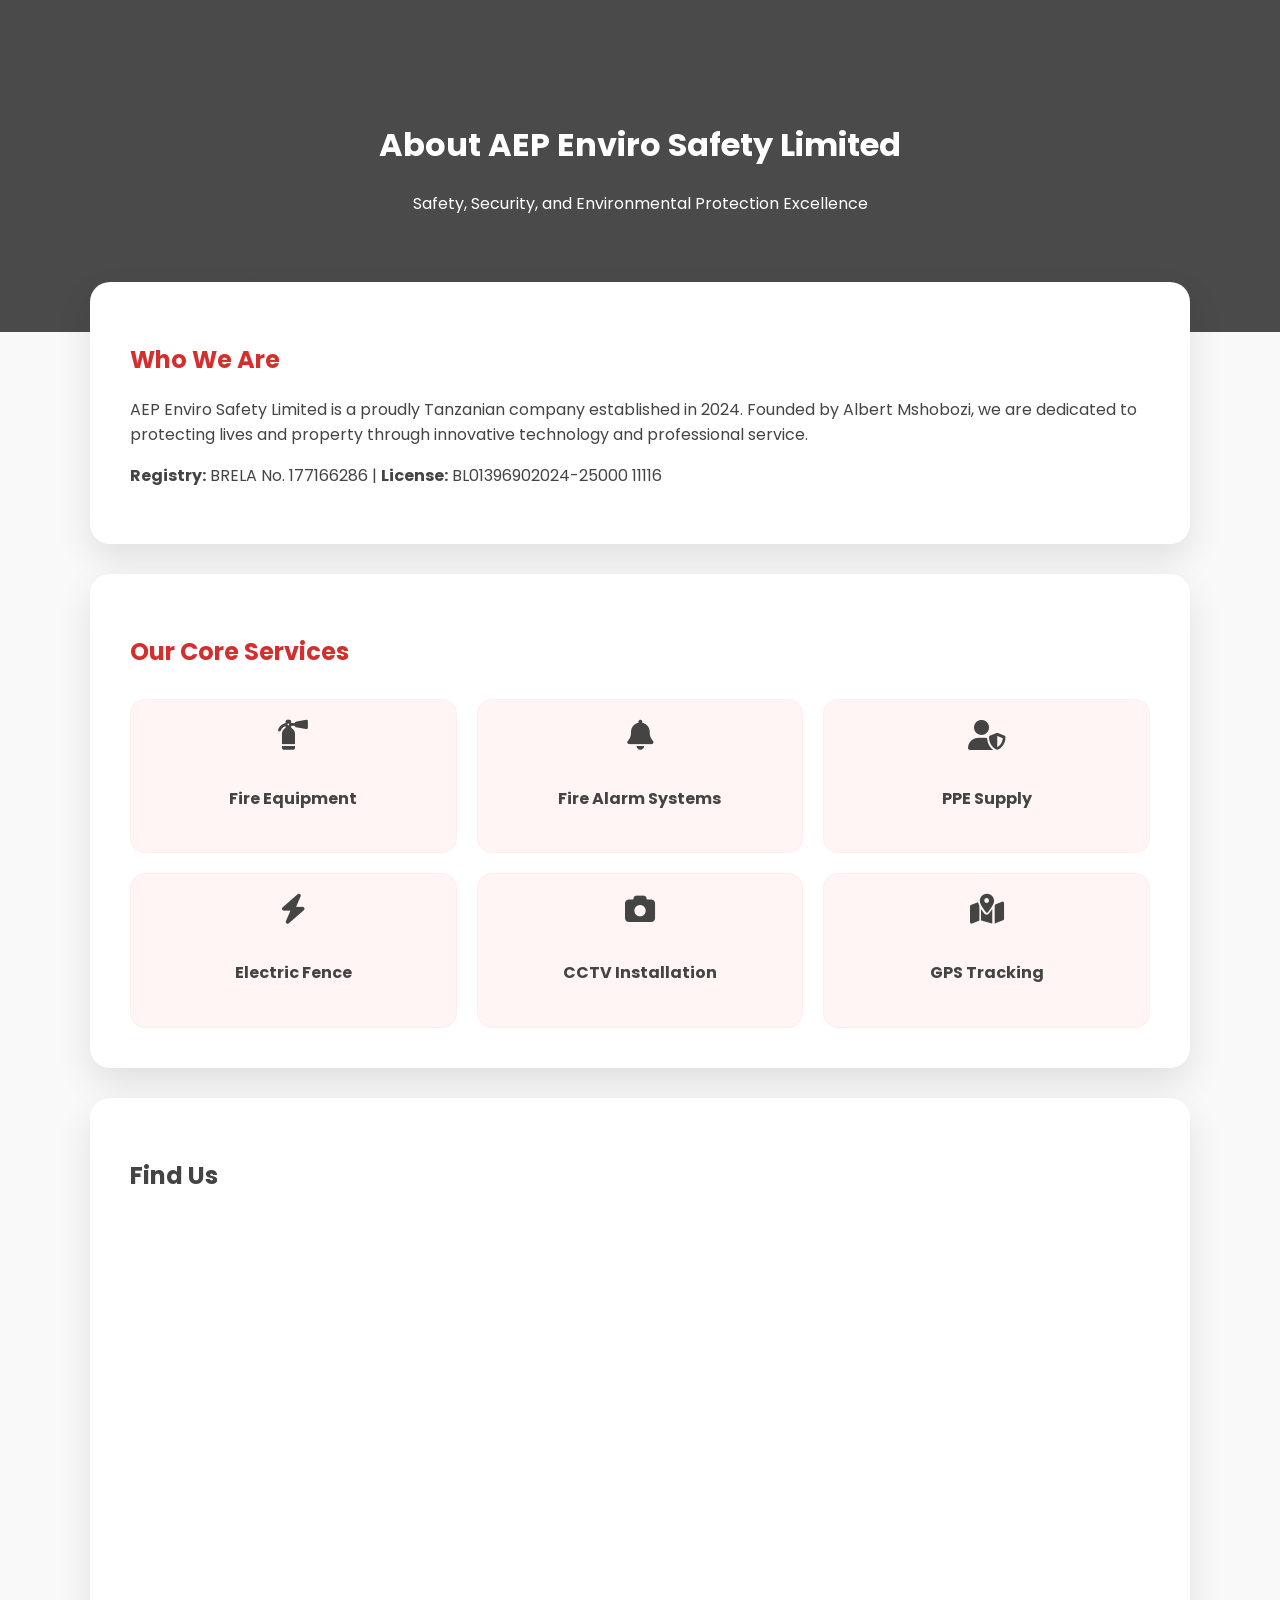
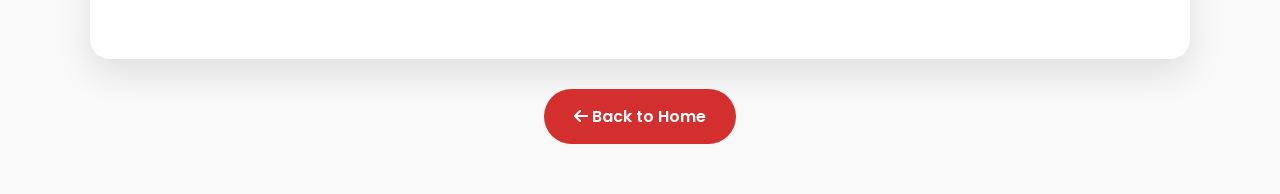
==== about.html @ 2f90553c "my first project" ====
<!DOCTYPE html>
<html lang="en">
<head>
    <meta charset="UTF-8">
    <meta name="viewport" content="width=device-width, initial-scale=1.0">
    <title>About Us | AEP Enviro Safety</title>
    <!-- Google Fonts -->
    <link href="https://fonts.googleapis.com/css2?family=Poppins:wght@300;400;600;700&display=swap" rel="stylesheet">
    <!-- Font Awesome for Icons -->
    <link rel="stylesheet" href="https://cdnjs.cloudflare.com/ajax/libs/font-awesome/6.0.0/css/all.min.css">
    
    <style>
        :root {
            --primary: #d32f2f;
            --dark: #1a1a1a;
            --light: #f9f9f9;
            --white: #ffffff;
        }

        body {
            font-family: 'Poppins', sans-serif;
            background-color: var(--light);
            margin: 0;
            padding: 0;
            color: #444;
        }

        .hero {
            background: linear-gradient(rgba(0,0,0,0.7), rgba(0,0,0,0.7)), url('https://images.unsplash.com/photo-1581092160607-ee225319808d?auto=format&fit=crop&w=1500&q=80');
            background-size: cover;
            padding: 100px 20px;
            text-align: center;
            color: white;
        }

        .container { max-width: 1100px; margin: -50px auto 50px; padding: 0 20px; }

        .card {
            background: var(--white);
            padding: 40px;
            border-radius: 20px;
            box-shadow: 0 15px 35px rgba(0,0,0,0.1);
            margin-bottom: 30px;
            transition: 0.4s;
        }

        .card:hover { transform: translateY(-10px); }

        .services-grid {
            display: grid;
            grid-template-columns: repeat(auto-fit, minmax(280px, 1fr));
            gap: 20px;
            margin-top: 30px;
        }

        .service-box {
            padding: 20px;
            border-radius: 15px;
            background: #fff5f5;
            text-align: center;
            transition: 0.3s;
            border: 1px solid #ffeded;
        }

        .service-box:hover { background: var(--primary); color: white; }

        .service-box i { font-size: 30px; margin-bottom: 15px; }

        .btn {
            background: var(--primary);
            color: white;
            padding: 15px 30px;
            border-radius: 50px;
            text-decoration: none;
            font-weight: 600;
            display: inline-block;
            transition: 0.3s;
        }

        .btn:hover { background: var(--dark); transform: scale(1.05); }

        iframe { width: 100%; height: 400px; border-radius: 15px; border: none; }
    </style>
</head>
<body>

<div class="hero">
    <h1>About AEP Enviro Safety Limited</h1>
    <p>Safety, Security, and Environmental Protection Excellence</p>
</div>

<div class="container">
    <!-- About Section -->
    <div class="card">
        <h2 style="color: var(--primary);">Who We Are</h2>
        <p>AEP Enviro Safety Limited is a proudly Tanzanian company established in 2024. Founded by Albert Mshobozi, we are dedicated to protecting lives and property through innovative technology and professional service.</p>
        <p><strong>Registry:</strong> BRELA No. 177166286 | <strong>License:</strong> BL01396902024-25000 11116</p>
    </div>

    <!-- Services -->
    <div class="card">
        <h2 style="color: var(--primary);">Our Core Services</h2>
        <div class="services-grid">
            <div class="service-box"><i class="fas fa-fire-extinguisher"></i><h4>Fire Equipment</h4></div>
            <div class="service-box"><i class="fas fa-bell"></i><h4>Fire Alarm Systems</h4></div>
            <div class="service-box"><i class="fas fa-user-shield"></i><h4>PPE Supply</h4></div>
            <div class="service-box"><i class="fas fa-bolt"></i><h4>Electric Fence</h4></div>
            <div class="service-box"><i class="fas fa-camera"></i><h4>CCTV Installation</h4></div>
            <div class="service-box"><i class="fas fa-map-marked-alt"></i><h4>GPS Tracking</h4></div>
        </div>
    </div>

    <!-- Map Section -->
    <div class="card">
        <h2>Find Us</h2>
        <iframe src="https://www.google.com/maps/embed?pb=..." allowfullscreen></iframe>
    </div>

    <center><a href="index.html" class="btn"><i class="fas fa-arrow-left"></i> Back to Home</a></center>
</div>

</body>
</html>
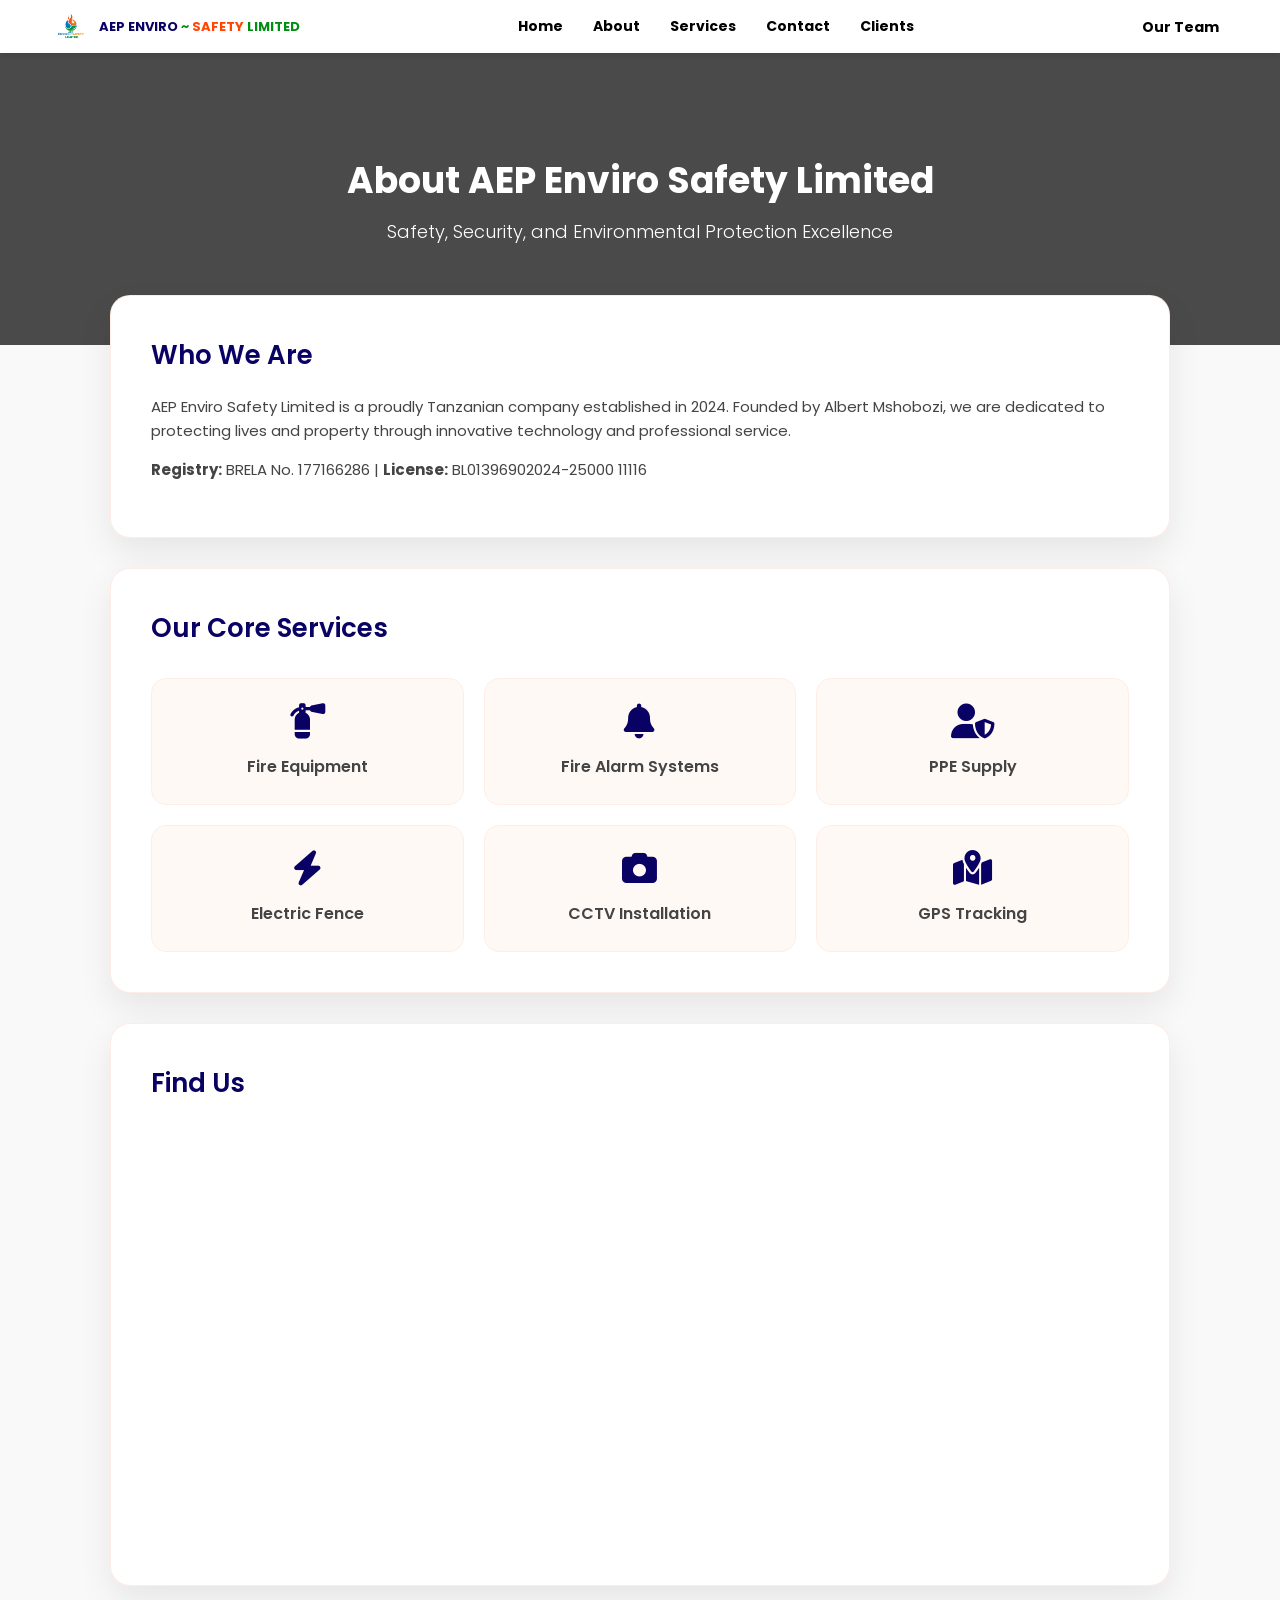
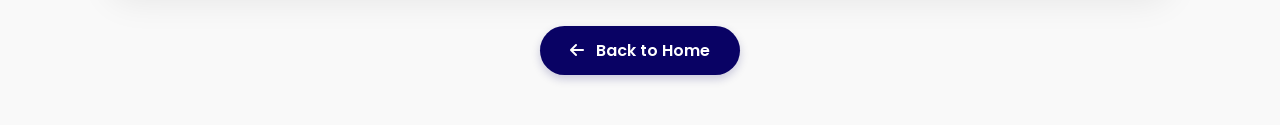
==== commit eb751885: "about" ====
--- a/about.html
+++ b/about.html
@@ -7,12 +7,22 @@
     <!-- Google Fonts -->
     <link href="https://fonts.googleapis.com/css2?family=Poppins:wght@300;400;600;700&display=swap" rel="stylesheet">
     <!-- Font Awesome for Icons -->
-    <link rel="stylesheet" href="https://cdnjs.cloudflare.com/ajax/libs/font-awesome/6.0.0/css/all.min.css">
+    <link rel="stylesheet" href="https://cdnjs.cloudflare.com/ajax/libs/font-awesome/6.4.0/css/all.min.css">
     
     <style>
+        /* ==========================================================================
+           1. GLOBAL STYLES & RESETS
+           ========================================================================== */
+        * {
+            box-sizing: border-box;
+            margin: 0;
+            padding: 0;
+        }
+
         :root {
-            --primary: #d32f2f;
-            --dark: #1a1a1a;
+            --primary: #ff4500;
+            --secondary: #090264;
+            --dark: #2c3e50;
             --light: #f9f9f9;
             --white: #ffffff;
         }
@@ -20,86 +30,310 @@
         body {
             font-family: 'Poppins', sans-serif;
             background-color: var(--light);
-            margin: 0;
-            padding: 0;
             color: #444;
-        }
-
+            overflow-x: hidden;
+        }
+
+        img {
+            max-width: 100%;
+            height: auto;
+        }
+
+        /* ==========================================================================
+           2. HEADER & NAVBAR (IMEKAA VIZURI PC NA SIMU - IMELALA)
+           ========================================================================== */
+        .navbar {
+            display: flex;
+            justify-content: space-between;
+            align-items: center;
+            padding: 10px 4%;
+            background-color: #ffffff;
+            color: black;
+            box-shadow: 0 2px 5px rgba(0,0,0,0.1);
+            position: sticky;
+            top: 0;
+            z-index: 1000;
+        }
+
+        .logo-section {
+            display: flex;
+            align-items: center;
+            gap: 8px;
+        }
+
+        .logo { 
+            width: 40px; 
+            height: auto; 
+        }
+
+        .logo-text { 
+            display: flex; 
+            gap: 3px; 
+            font-size: 13px; 
+            flex-wrap: wrap; 
+        }
+
+        .a, .b { color: var(--secondary); }
+        .c, .e { color: #028d14; }
+        .d { color: var(--primary); }
+
+        .nav-links { 
+            display: flex; 
+            gap: 10px; 
+            align-items: center;
+        }
+
+        .nav-links a, .team-section a {
+            text-decoration: none;
+            color: black;
+            font-weight: bold;
+            padding: 6px 10px;
+            border-radius: 5px;
+            font-size: 14px;
+            transition: all 0.3s ease;
+        }
+
+        .nav-links a:hover, .team-section a:hover {
+            background-color: rgba(255, 69, 0, 0.1);
+            color: var(--primary);
+        }
+
+        .mobile-team { display: none; }
+
+        /* ==========================================================================
+           3. HERO SECTION
+           ========================================================================== */
         .hero {
             background: linear-gradient(rgba(0,0,0,0.7), rgba(0,0,0,0.7)), url('https://images.unsplash.com/photo-1581092160607-ee225319808d?auto=format&fit=crop&w=1500&q=80');
             background-size: cover;
+            background-position: center;
             padding: 100px 20px;
             text-align: center;
             color: white;
         }
 
-        .container { max-width: 1100px; margin: -50px auto 50px; padding: 0 20px; }
+        .hero h1 {
+            font-size: 36px;
+            margin-bottom: 10px;
+            font-weight: 700;
+        }
+
+        .hero p {
+            font-size: 18px;
+            font-weight: 300;
+        }
+
+        /* ==========================================================================
+           4. CONTAINERS & CARDS
+           ========================================================================== */
+        .container { 
+            max-width: 1100px; 
+            margin: -50px auto 50px; 
+            padding: 0 20px; 
+            position: relative;
+            z-index: 10;
+        }
 
         .card {
             background: var(--white);
             padding: 40px;
             border-radius: 20px;
-            box-shadow: 0 15px 35px rgba(0,0,0,0.1);
+            box-shadow: 0 15px 35px rgba(0,0,0,0.08);
             margin-bottom: 30px;
-            transition: 0.4s;
-        }
-
-        .card:hover { transform: translateY(-10px); }
-
+            transition: 0.4s ease;
+            border: 1px solid rgba(255, 69, 0, 0.1);
+        }
+
+        .card:hover { 
+            transform: translateY(-5px); 
+        }
+
+        .card h2 {
+            margin-bottom: 20px;
+            font-size: 26px;
+            font-weight: 600;
+        }
+
+        .card p {
+            line-height: 1.6;
+            margin-bottom: 15px;
+            font-size: 15px;
+        }
+
+        /* ==========================================================================
+           5. SERVICES GRID
+           ========================================================================== */
         .services-grid {
             display: grid;
-            grid-template-columns: repeat(auto-fit, minmax(280px, 1fr));
+            grid-template-columns: repeat(auto-fit, minmax(250px, 1fr));
             gap: 20px;
             margin-top: 30px;
         }
 
         .service-box {
-            padding: 20px;
+            padding: 25px 20px;
             border-radius: 15px;
-            background: #fff5f5;
+            background: #fff9f6;
             text-align: center;
+            transition: 0.3s ease;
+            border: 1px solid #ffeee5;
+        }
+
+        .service-box:hover { 
+            background: var(--primary); 
+            color: white; 
+            transform: translateY(-3px);
+            box-shadow: 0 5px 15px rgba(255, 69, 0, 0.2);
+        }
+
+        .service-box i { 
+            font-size: 35px; 
+            margin-bottom: 15px; 
+            color: var(--secondary);
             transition: 0.3s;
-            border: 1px solid #ffeded;
-        }
-
-        .service-box:hover { background: var(--primary); color: white; }
-
-        .service-box i { font-size: 30px; margin-bottom: 15px; }
+        }
+
+        .service-box:hover i {
+            color: white;
+        }
+
+        .service-box h4 {
+            font-size: 16px;
+            font-weight: 600;
+        }
+
+        /* ==========================================================================
+           6. MAP & BUTTONS
+           ========================================================================== */
+        iframe { 
+            width: 100%; 
+            height: 400px; 
+            border-radius: 15px; 
+            border: none; 
+            margin-top: 15px;
+        }
 
         .btn {
-            background: var(--primary);
+            background: var(--secondary);
             color: white;
-            padding: 15px 30px;
+            padding: 12px 30px;
             border-radius: 50px;
             text-decoration: none;
             font-weight: 600;
             display: inline-block;
-            transition: 0.3s;
-        }
-
-        .btn:hover { background: var(--dark); transform: scale(1.05); }
-
-        iframe { width: 100%; height: 400px; border-radius: 15px; border: none; }
+            transition: 0.3s ease;
+            margin-top: 10px;
+            box-shadow: 0 4px 10px rgba(9, 2, 100, 0.2);
+        }
+
+        .btn:hover { 
+            background: var(--primary); 
+            transform: scale(1.05); 
+            box-shadow: 0 4px 15px rgba(255, 69, 0, 0.3);
+        }
+
+        .btn i {
+            margin-right: 8px;
+        }
+
+        /* ==========================================================================
+           7. MEDIA QUERIES (MAREKEBISHO YA SIMU - BAR IMELALA)
+           ========================================================================== */
+        @media screen and (max-width: 768px) {
+            .navbar {
+                padding: 10px 3%;
+            }
+            
+            .logo-text {
+                display: none; /* Inaficha maandishi makubwa ya logo kwenye simu */
+            }
+
+            .nav-links {
+                flex-direction: row; /* Inalazimisha menu kubaki zimelala pembeni */
+                gap: 6px;
+            }
+
+            .nav-links a {
+                padding: 4px 6px;
+                font-size: 12px; 
+            }
+
+            .team-section { display: none; } 
+            .mobile-team { display: block; } 
+
+            .hero {
+                padding: 60px 15px;
+            }
+
+            .hero h1 { font-size: 26px; }
+            .hero p { font-size: 14px; }
+
+            .container {
+                margin: -20px auto 30px;
+            }
+
+            .card {
+                padding: 25px 20px;
+            }
+
+            .services-grid {
+                grid-template-columns: 1fr !important; /* Mstari mmoja mmoja kwenye simu */
+            }
+
+            iframe {
+                height: 280px;
+            }
+        }
     </style>
 </head>
 <body>
 
+<!-- NAVBAR (YA KISASA KAMA YA INDEX.HTML) -->
+<header class="navbar">
+  <div class="logo-section">
+    <img src="pictures/logo.png" alt="Company Logo" class="logo">
+    <div class="logo-text">
+        <span class="a"><b>AEP</b></span>
+        <span class="b"><b>ENVIRO</b></span>
+        <span class="c"><b>~</b></span>
+        <span class="d"><b>SAFETY</b></span>
+        <span class="e"><b>LIMITED</b></span>
+    </div>
+  </div>
+
+  <nav class="nav-links">
+    <a href="index.html">Home</a>
+    <a href="about.html">About</a>
+    <a href="services.html">Services</a>
+    <a href="contact.html">Contact</a>
+    <a href="client.html">Clients</a>
+    <a href="team.html" class="mobile-team">Team</a>
+  </nav>
+
+  <div class="team-section">
+    <a href="team.html">Our Team</a>
+  </div>
+</header>
+
+<!-- HERO CONTAINER -->
 <div class="hero">
     <h1>About AEP Enviro Safety Limited</h1>
     <p>Safety, Security, and Environmental Protection Excellence</p>
 </div>
 
+<!-- BODY MAIN CONTAINER -->
 <div class="container">
-    <!-- About Section -->
+    
+    <!-- Who We Are Section -->
     <div class="card">
-        <h2 style="color: var(--primary);">Who We Are</h2>
+        <h2 style="color: var(--secondary);">Who We Are</h2>
         <p>AEP Enviro Safety Limited is a proudly Tanzanian company established in 2024. Founded by Albert Mshobozi, we are dedicated to protecting lives and property through innovative technology and professional service.</p>
         <p><strong>Registry:</strong> BRELA No. 177166286 | <strong>License:</strong> BL01396902024-25000 11116</p>
     </div>
 
-    <!-- Services -->
+    <!-- Core Services Grid -->
     <div class="card">
-        <h2 style="color: var(--primary);">Our Core Services</h2>
+        <h2 style="color: var(--secondary);">Our Core Services</h2>
         <div class="services-grid">
             <div class="service-box"><i class="fas fa-fire-extinguisher"></i><h4>Fire Equipment</h4></div>
             <div class="service-box"><i class="fas fa-bell"></i><h4>Fire Alarm Systems</h4></div>
@@ -112,11 +346,15 @@
 
     <!-- Map Section -->
     <div class="card">
-        <h2>Find Us</h2>
-        <iframe src="https://www.google.com/maps/embed?pb=..." allowfullscreen></iframe>
+        <h2 style="color: var(--secondary);">Find Us</h2>
+        <!-- Unaweza kubadilisha 'src' ya ramani kuweka ile link yako sahihi ya iframe ya ofisi hapa chini -->
+        <iframe src="https://maps.google.com/maps?q=ilala,%20dar%20es%20salaam&t=&z=13&ie=UTF8&iwloc=&output=embed" allowfullscreen></iframe>
     </div>
 
-    <center><a href="index.html" class="btn"><i class="fas fa-arrow-left"></i> Back to Home</a></center>
+    <!-- Back to Home Action -->
+    <center>
+        <a href="index.html" class="btn"><i class="fas fa-arrow-left"></i> Back to Home</a>
+    </center>
 </div>
 
 </body>
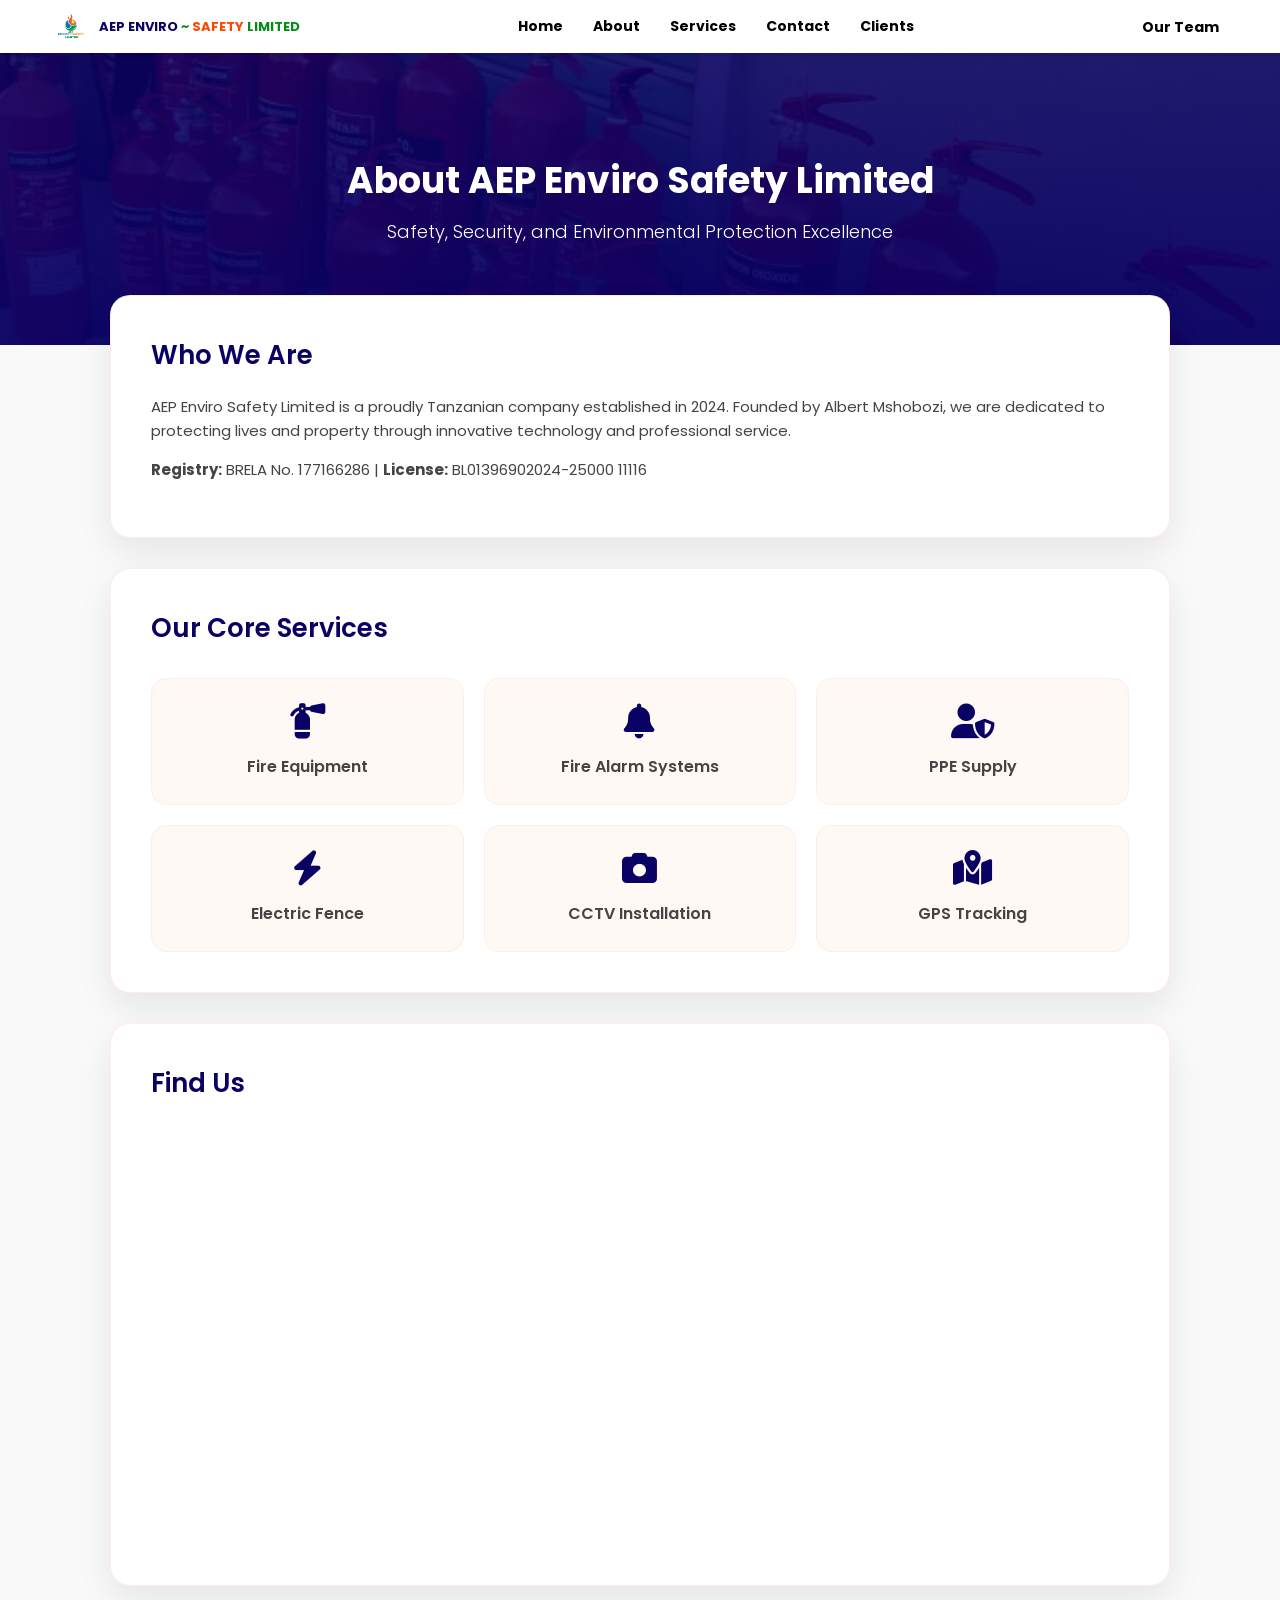
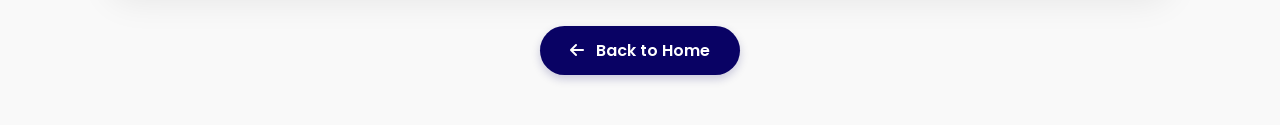
==== commit 4cbd205d: "final test" ====
--- a/about.html
+++ b/about.html
@@ -104,7 +104,7 @@
            3. HERO SECTION
            ========================================================================== */
         .hero {
-            background: linear-gradient(rgba(0,0,0,0.7), rgba(0,0,0,0.7)), url('https://images.unsplash.com/photo-1581092160607-ee225319808d?auto=format&fit=crop&w=1500&q=80');
+           background: linear-gradient(rgba(9, 2, 100, 0.85), rgba(9, 2, 100, 0.95)), url('pictures/i1.jpeg');
             background-size: cover;
             background-position: center;
             padding: 100px 20px;
